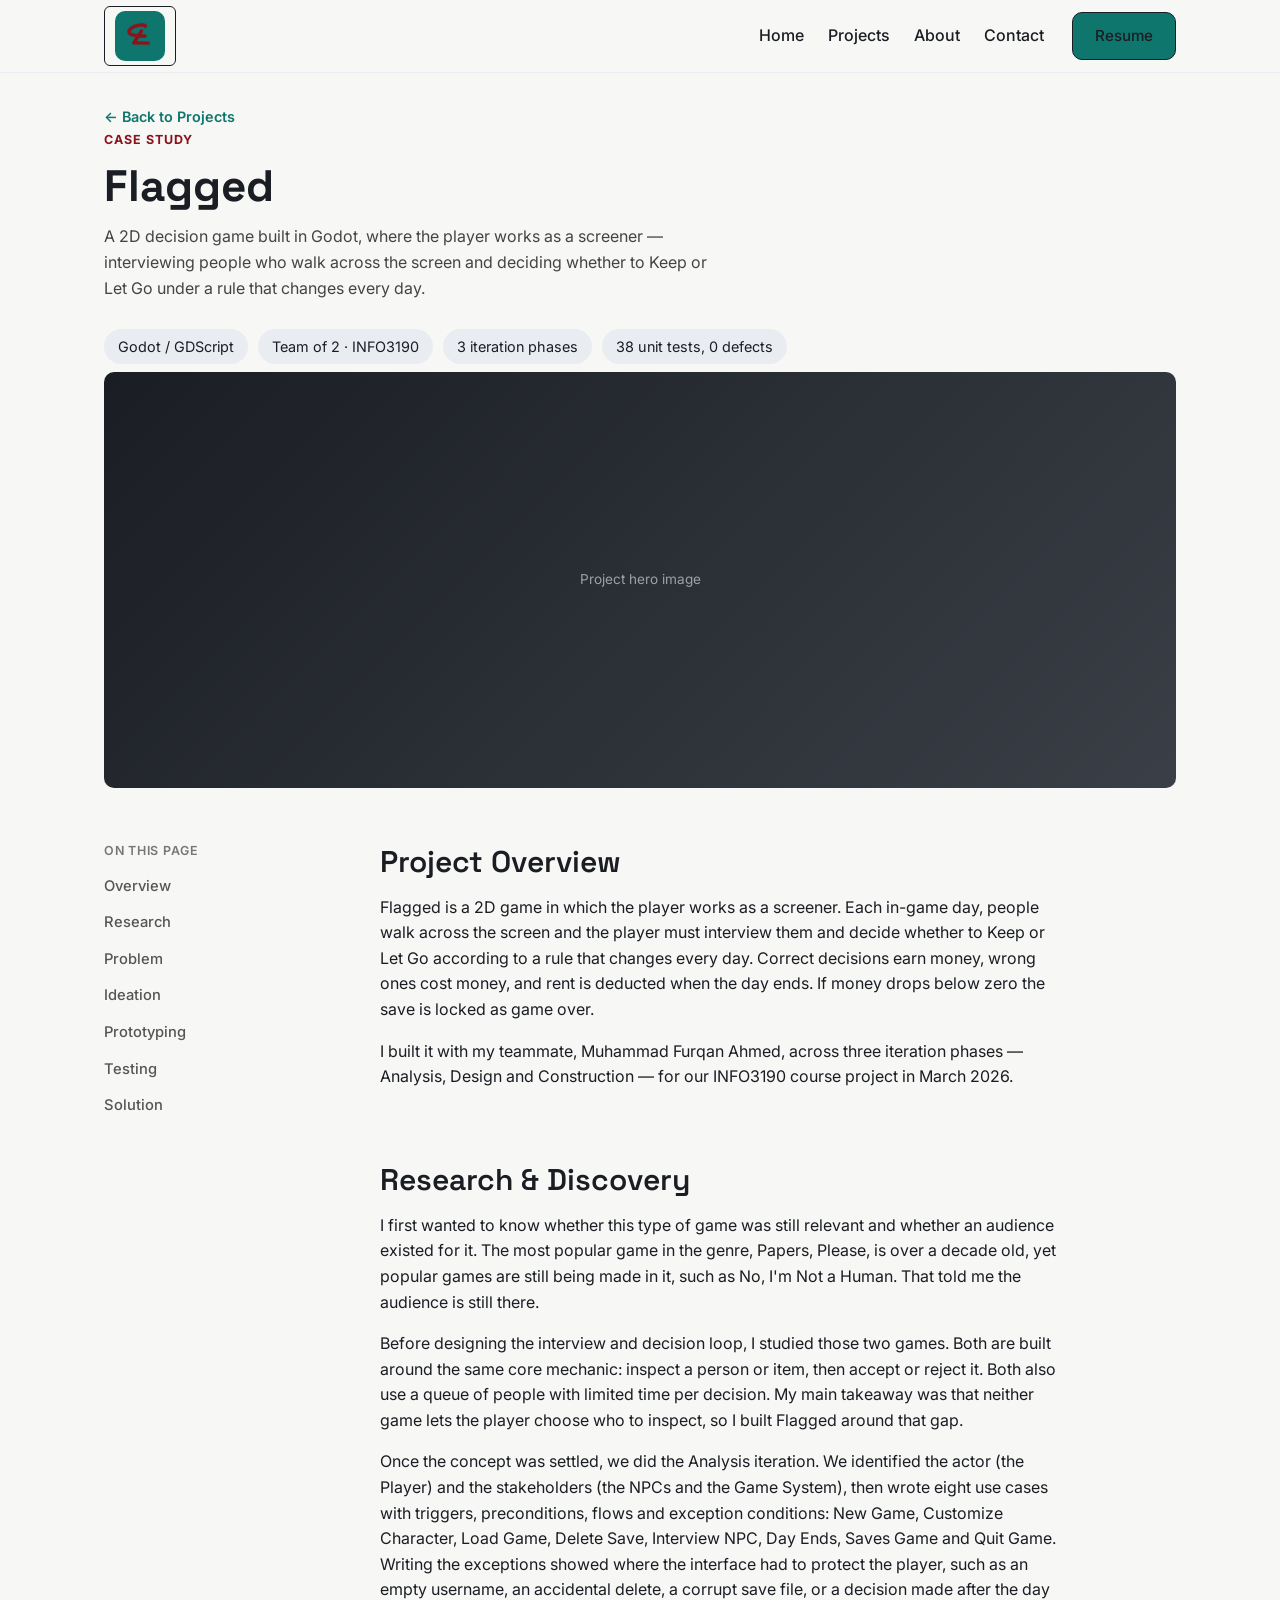
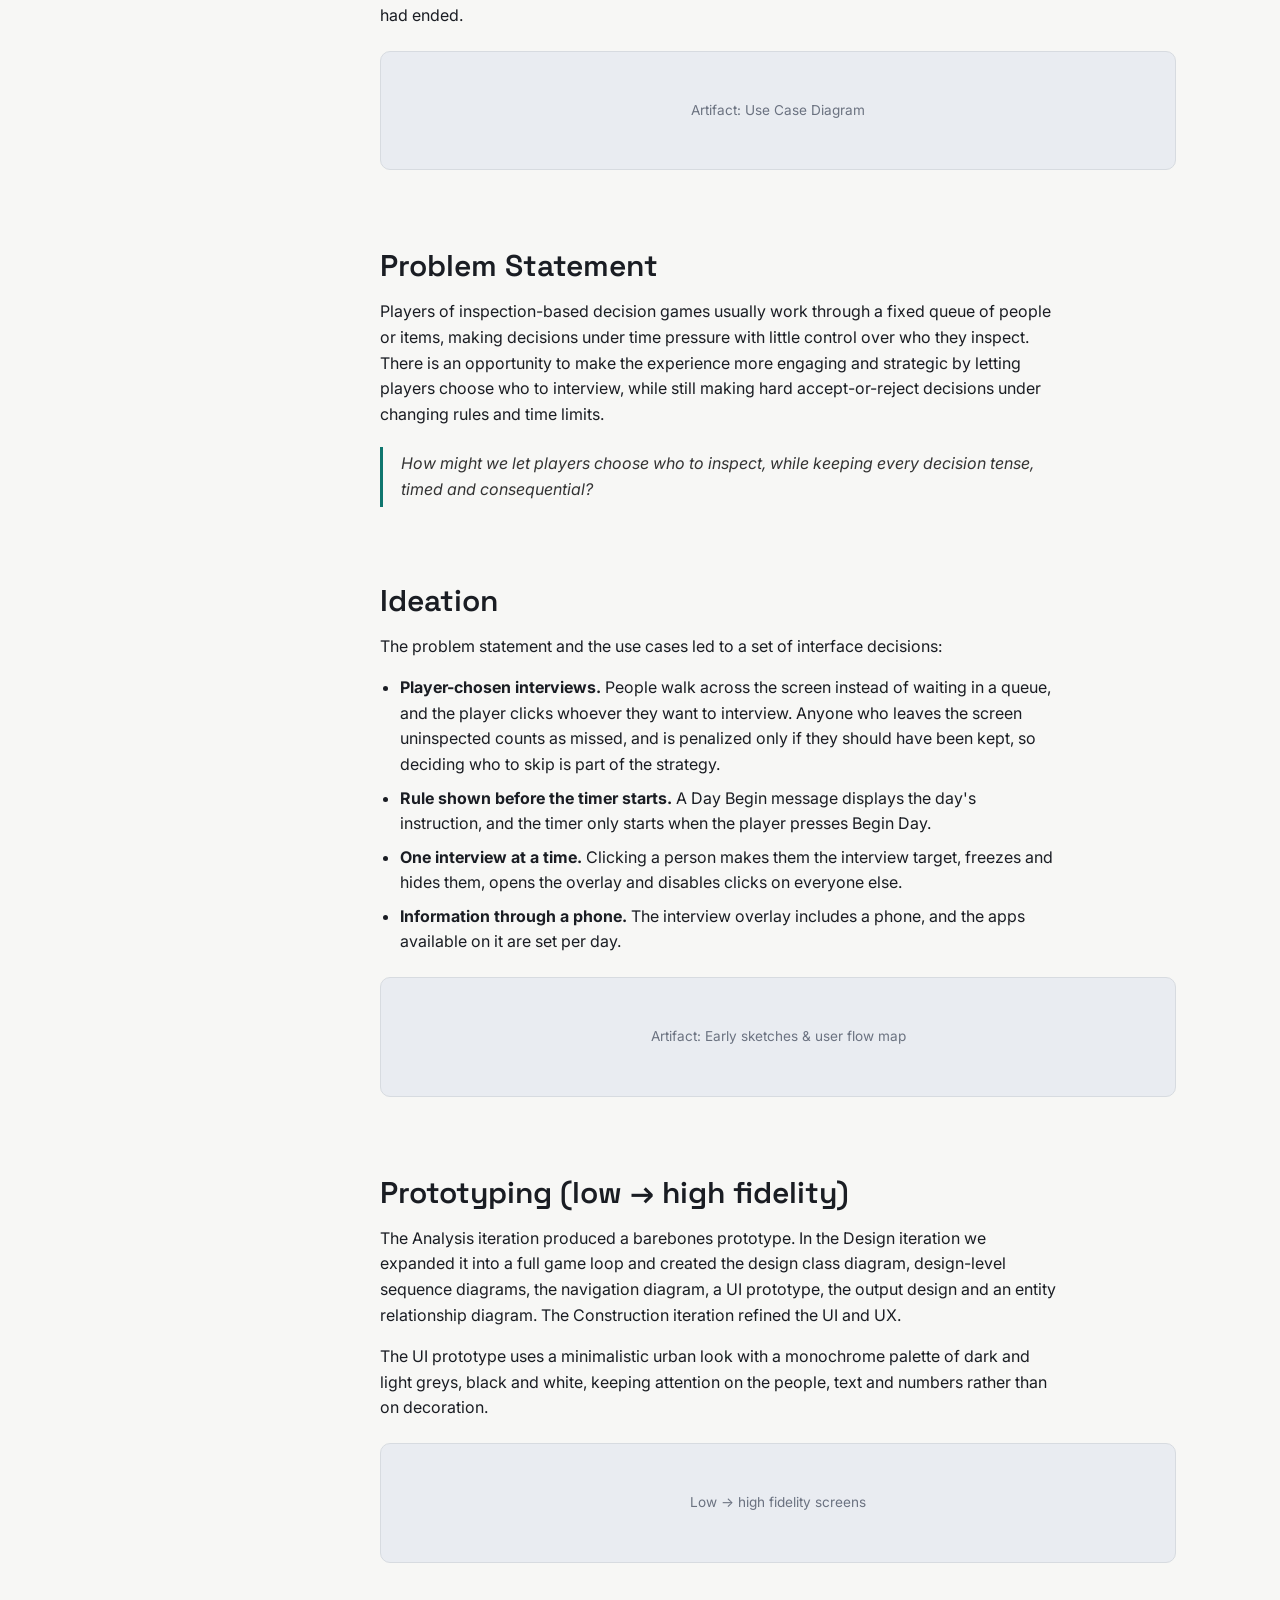
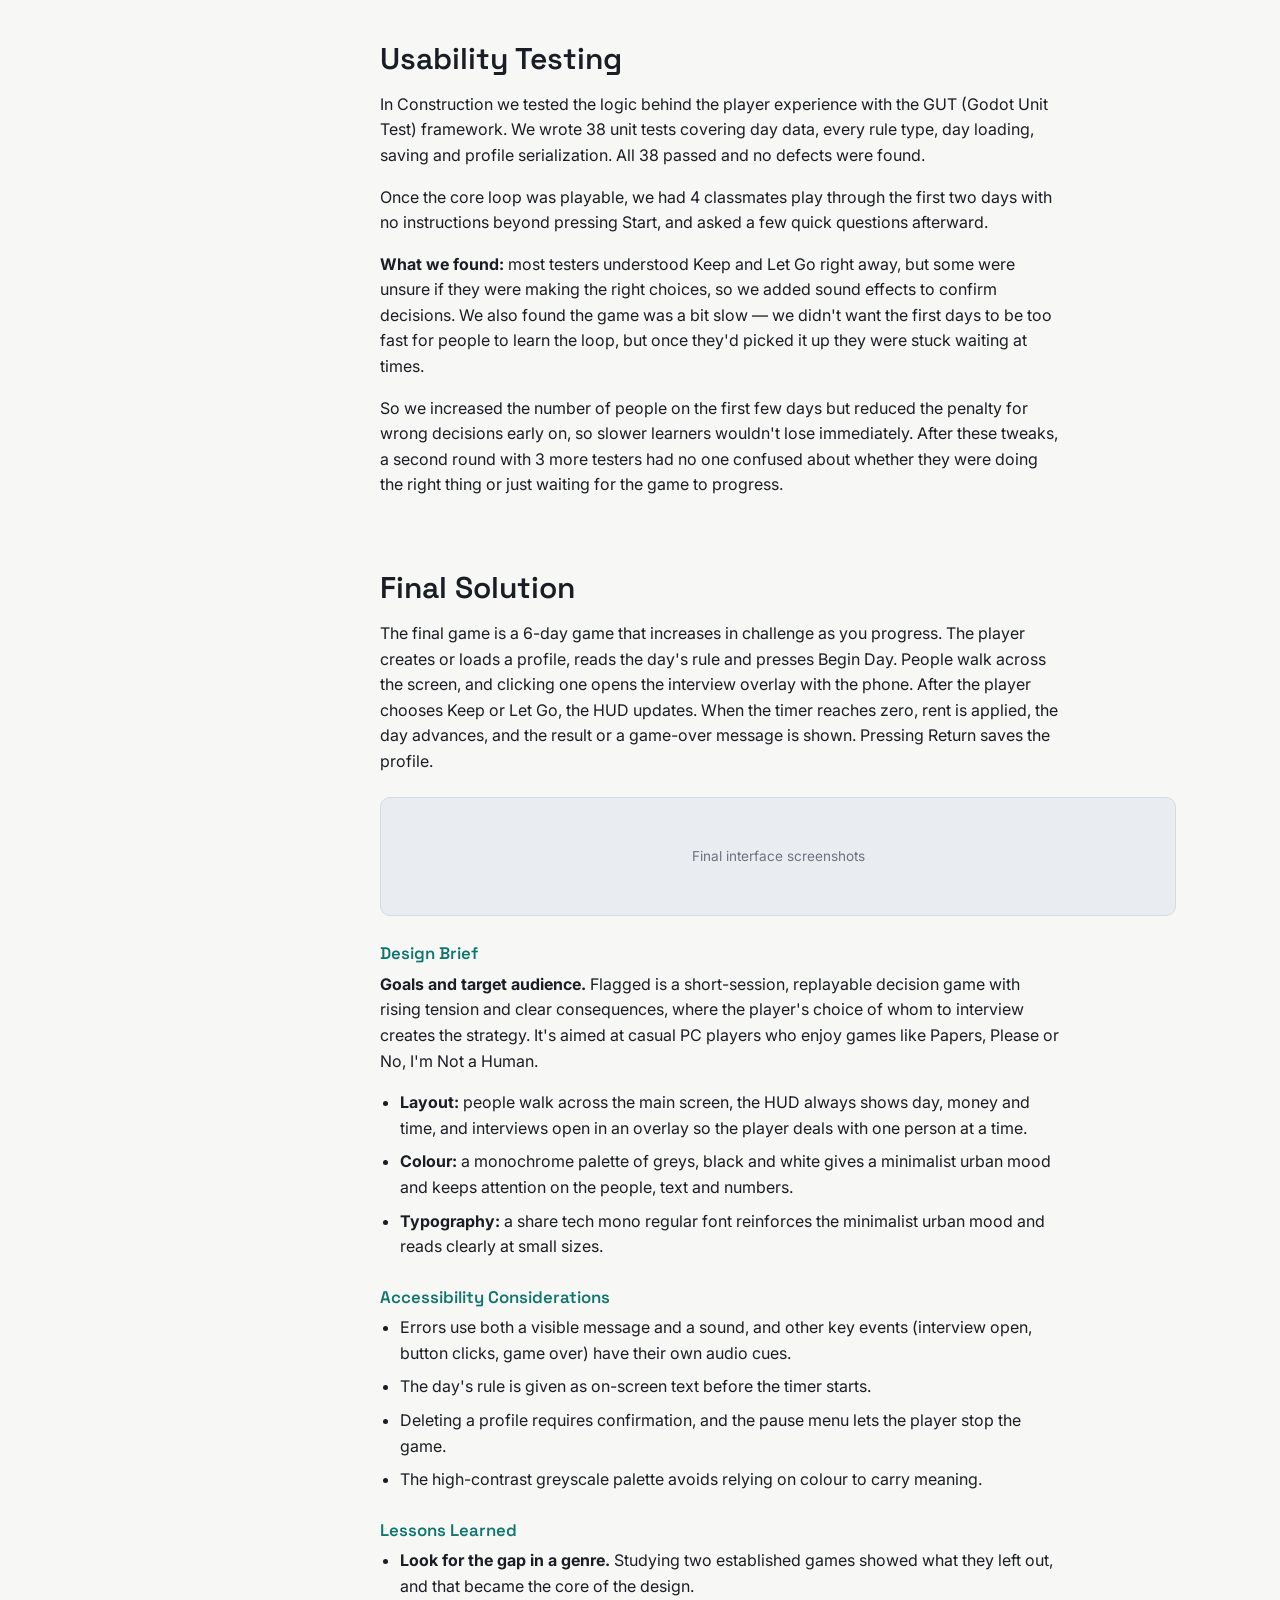
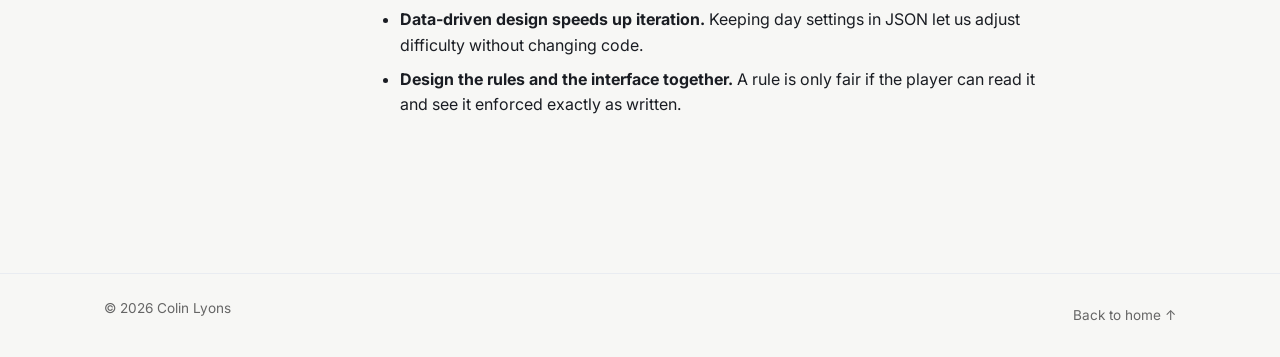
==== flagged.html @ c62be089 "Add files via upload" ====
<!DOCTYPE html>
<html lang="en">
<head>
  <meta charset="UTF-8">
  <meta name="viewport" content="width=device-width, initial-scale=1.0">

  <!-- SEO -->
  <title>Flagged | Case Study | Colin Lyons</title>
  <meta name="description" content="UX case study for Flagged, a 2D Godot decision game where the player interviews NPCs and decides who to keep under changing daily rules.">
  <meta name="keywords" content="Colin Lyons, Flagged, Godot, game design, UX case study, GDScript">
  <meta name="author" content="Colin Lyons">
  <link rel="canonical" href="https://qcarter22.github.io/flagged.html">

  <!-- Open Graph / social preview -->
  <meta property="og:type" content="article">
  <meta property="og:title" content="Flagged | Case Study | Colin Lyons">
  <meta property="og:description" content="A 2D Godot game where you interview NPCs and decide who to keep under changing daily rules.">
  <meta property="og:url" content="https://qcarter22.github.io/flagged.html">
  <meta property="og:image" content="assets/og-image.jpg">

  <link rel="icon" href="data:,">
  <link rel="preconnect" href="https://fonts.googleapis.com">
  <link rel="preconnect" href="https://fonts.gstatic.com" crossorigin>
  <link href="https://fonts.googleapis.com/css2?family=Space+Grotesk:wght@500;600;700&family=Inter:wght@400;500;600&display=swap" rel="stylesheet">

  <link rel="stylesheet" href="styles.css">
</head>
<body>

  <a class="skip-link" href="#main">Skip to content</a>

  <header class="site-header">
    <div class="wrap header-inner">
      <a href="index.html#top" class="logo" aria-label="Colin Lyons, back to top"><img src="assets/CLLogo.png" style="width: 50px;"></a>

      <button class="nav-toggle" id="navToggle" aria-expanded="false" aria-controls="primaryNav" aria-label="Toggle navigation menu">
        <span></span><span></span><span></span>
      </button>

      <nav class="primary-nav" id="primaryNav">
        <ul>
          <li><a href="index.html#top">Home</a></li>
          <li><a href="index.html#projects">Projects</a></li>
          <li><a href="index.html#about">About</a></li>
          <li><a href="index.html#contact">Contact</a></li>
        </ul>
        <a class="btn btn-outline nav-resume" href="assets/Colin-Lyons-Resume.pdf" download>Resume</a>
      </nav>
    </div>
  </header>

  <main id="main">

    <!-- Case hero -->
    <section class="hero case-hero">
      <div class="wrap">
        <a class="case-back" href="index.html#projects">&larr; Back to Projects</a>
        <p class="case-eyebrow">Case Study</p>
        <h1>Flagged</h1>
        <p class="case-hero-sub">A 2D decision game built in Godot, where the player works as a screener &mdash; interviewing people who walk across the screen and deciding whether to Keep or Let Go under a rule that changes every day.</p>

        <div class="case-pillstats">
          <span class="chip">Godot / GDScript</span>
          <span class="chip">Team of 2 &middot; INFO3190</span>
          <span class="chip">3 iteration phases</span>
          <span class="chip">38 unit tests, 0 defects</span>
        </div>

        <div class="case-hero-image" aria-hidden="true">
          <!-- Replace with a gameplay screenshot, e.g. assets/flagged-hero.png -->
          Project hero image
        </div>
      </div>
    </section>

    <!-- Case body: TOC + content -->
    <div class="wrap case-body">

      <aside class="case-toc" aria-label="On this page">
        <h2>On this page</h2>
        <ul>
          <li><a href="#overview">Overview</a></li>
          <li><a href="#research">Research</a></li>
          <li><a href="#problem">Problem</a></li>
          <li><a href="#ideation">Ideation</a></li>
          <li><a href="#prototyping">Prototyping</a></li>
          <li><a href="#testing">Testing</a></li>
          <li><a href="#solution">Solution</a></li>
        </ul>
      </aside>

      <div class="case-content">

        <section id="overview">
          <h2>Project Overview</h2>
          <p>Flagged is a 2D game in which the player works as a screener. Each in-game day, people walk across the screen and the player must interview them and decide whether to Keep or Let Go according to a rule that changes every day. Correct decisions earn money, wrong ones cost money, and rent is deducted when the day ends. If money drops below zero the save is locked as game over.</p>
          <p>I built it with my teammate, Muhammad Furqan Ahmed, across three iteration phases &mdash; Analysis, Design and Construction &mdash; for our INFO3190 course project in March 2026.</p>
        </section>

        <section id="research">
          <h2>Research &amp; Discovery</h2>
          <p>I first wanted to know whether this type of game was still relevant and whether an audience existed for it. The most popular game in the genre, Papers, Please, is over a decade old, yet popular games are still being made in it, such as No, I'm Not a Human. That told me the audience is still there.</p>
          <p>Before designing the interview and decision loop, I studied those two games. Both are built around the same core mechanic: inspect a person or item, then accept or reject it. Both also use a queue of people with limited time per decision. My main takeaway was that neither game lets the player choose who to inspect, so I built Flagged around that gap.</p>
          <p>Once the concept was settled, we did the Analysis iteration. We identified the actor (the Player) and the stakeholders (the NPCs and the Game System), then wrote eight use cases with triggers, preconditions, flows and exception conditions: New Game, Customize Character, Load Game, Delete Save, Interview NPC, Day Ends, Saves Game and Quit Game. Writing the exceptions showed where the interface had to protect the player, such as an empty username, an accidental delete, a corrupt save file, or a decision made after the day had ended.</p>
          <div class="case-figure">Artifact: Use Case Diagram</div>
        </section>

        <section id="problem">
          <h2>Problem Statement</h2>
          <p>Players of inspection-based decision games usually work through a fixed queue of people or items, making decisions under time pressure with little control over who they inspect. There is an opportunity to make the experience more engaging and strategic by letting players choose who to interview, while still making hard accept-or-reject decisions under changing rules and time limits.</p>
          <p class="case-quote">How might we let players choose who to inspect, while keeping every decision tense, timed and consequential?</p>
        </section>

        <section id="ideation">
          <h2>Ideation</h2>
          <p>The problem statement and the use cases led to a set of interface decisions:</p>
          <ul class="bullet-list">
            <li><strong>Player-chosen interviews.</strong> People walk across the screen instead of waiting in a queue, and the player clicks whoever they want to interview. Anyone who leaves the screen uninspected counts as missed, and is penalized only if they should have been kept, so deciding who to skip is part of the strategy.</li>
            <li><strong>Rule shown before the timer starts.</strong> A Day Begin message displays the day's instruction, and the timer only starts when the player presses Begin Day.</li>
            <li><strong>One interview at a time.</strong> Clicking a person makes them the interview target, freezes and hides them, opens the overlay and disables clicks on everyone else.</li>
            <li><strong>Information through a phone.</strong> The interview overlay includes a phone, and the apps available on it are set per day.</li>
          </ul>
          <div class="case-figure">Artifact: Early sketches &amp; user flow map</div>
        </section>

        <section id="prototyping">
          <h2>Prototyping (low &rarr; high fidelity)</h2>
          <p>The Analysis iteration produced a barebones prototype. In the Design iteration we expanded it into a full game loop and created the design class diagram, design-level sequence diagrams, the navigation diagram, a UI prototype, the output design and an entity relationship diagram. The Construction iteration refined the UI and UX.</p>
          <p>The UI prototype uses a minimalistic urban look with a monochrome palette of dark and light greys, black and white, keeping attention on the people, text and numbers rather than on decoration.</p>
          <div class="case-figure">Low &rarr; high fidelity screens</div>
        </section>

        <section id="testing">
          <h2>Usability Testing</h2>
          <p>In Construction we tested the logic behind the player experience with the GUT (Godot Unit Test) framework. We wrote 38 unit tests covering day data, every rule type, day loading, saving and profile serialization. All 38 passed and no defects were found.</p>
          <p>Once the core loop was playable, we had 4 classmates play through the first two days with no instructions beyond pressing Start, and asked a few quick questions afterward.</p>
          <p><strong>What we found:</strong> most testers understood Keep and Let Go right away, but some were unsure if they were making the right choices, so we added sound effects to confirm decisions. We also found the game was a bit slow &mdash; we didn't want the first days to be too fast for people to learn the loop, but once they'd picked it up they were stuck waiting at times.</p>
          <p>So we increased the number of people on the first few days but reduced the penalty for wrong decisions early on, so slower learners wouldn't lose immediately. After these tweaks, a second round with 3 more testers had no one confused about whether they were doing the right thing or just waiting for the game to progress.</p>
        </section>

        <section id="solution">
          <h2>Final Solution</h2>
          <p>The final game is a 6-day game that increases in challenge as you progress. The player creates or loads a profile, reads the day's rule and presses Begin Day. People walk across the screen, and clicking one opens the interview overlay with the phone. After the player chooses Keep or Let Go, the HUD updates. When the timer reaches zero, rent is applied, the day advances, and the result or a game-over message is shown. Pressing Return saves the profile.</p>
          <div class="case-figure">Final interface screenshots</div>

          <h3>Design Brief</h3>
          <p><strong>Goals and target audience.</strong> Flagged is a short-session, replayable decision game with rising tension and clear consequences, where the player's choice of whom to interview creates the strategy. It's aimed at casual PC players who enjoy games like Papers, Please or No, I'm Not a Human.</p>
          <ul class="bullet-list">
            <li><strong>Layout:</strong> people walk across the main screen, the HUD always shows day, money and time, and interviews open in an overlay so the player deals with one person at a time.</li>
            <li><strong>Colour:</strong> a monochrome palette of greys, black and white gives a minimalist urban mood and keeps attention on the people, text and numbers.</li>
            <li><strong>Typography:</strong> a share tech mono regular font reinforces the minimalist urban mood and reads clearly at small sizes.</li>
          </ul>

          <h3>Accessibility Considerations</h3>
          <ul class="bullet-list">
            <li>Errors use both a visible message and a sound, and other key events (interview open, button clicks, game over) have their own audio cues.</li>
            <li>The day's rule is given as on-screen text before the timer starts.</li>
            <li>Deleting a profile requires confirmation, and the pause menu lets the player stop the game.</li>
            <li>The high-contrast greyscale palette avoids relying on colour to carry meaning.</li>
          </ul>

          <h3>Lessons Learned</h3>
          <ul class="bullet-list">
            <li><strong>Look for the gap in a genre.</strong> Studying two established games showed what they left out, and that became the core of the design.</li>
            <li><strong>Data-driven design speeds up iteration.</strong> Keeping day settings in JSON let us adjust difficulty without changing code.</li>
            <li><strong>Design the rules and the interface together.</strong> A rule is only fair if the player can read it and see it enforced exactly as written.</li>
          </ul>
        </section>

      </div>
    </div>

  </main>

  <footer class="site-footer">
    <div class="wrap footer-inner">
      <p>&copy; <span id="year"></span> Colin Lyons</p>
      <a href="index.html#top">Back to home &uarr;</a>
    </div>
  </footer>

  <script src="script.js"></script>
  <script>
    // Highlight the active TOC link based on scroll position
    const sections = document.querySelectorAll('.case-content section[id]');
    const tocLinks = document.querySelectorAll('.case-toc a');
    if (sections.length && tocLinks.length) {
      const observer = new IntersectionObserver((entries) => {
        entries.forEach((entry) => {
          if (entry.isIntersecting) {
            tocLinks.forEach((link) => link.classList.remove('is-active'));
            const active = document.querySelector('.case-toc a[href="#' + entry.target.id + '"]');
            if (active) active.classList.add('is-active');
          }
        });
      }, { rootMargin: '-40% 0px -50% 0px' });
      sections.forEach((section) => observer.observe(section));
    }
  </script>
</body>
</html>
---- styles.css ----
/* =========================================
   Design tokens (from Project Plan / Colour Scheme)
   ========================================= */
:root {
  --bg: #F7F7F5;
  --surface: #E9ECF1;
  --text: #1A1D23;
  --primary: #0F766E;
  --primary-dark: #0B5B54;
  --accent: #8C121B;

  --font-heading: 'Space Grotesk', system-ui, sans-serif;
  --font-body: 'Inter', system-ui, sans-serif;

  --max-width: 1120px;
  --radius: 10px;
  --transition: 150ms ease;
}

/* =========================================
   Reset / base
   ========================================= */
*, *::before, *::after { box-sizing: border-box; }

html { scroll-behavior: smooth; }

body {
  margin: 0;
  background: var(--bg);
  color: var(--text);
  font-family: var(--font-body);
  font-size: 16px;
  line-height: 1.6;
  -webkit-font-smoothing: antialiased;
}

img { max-width: 100%; display: block; border-radius: 10px; }

h1, h2, h3 {
  font-family: var(--font-heading);
  font-weight: 600;
  line-height: 1.2;
  margin: 0 0 0.5em;
}

h1 { font-size: clamp(2rem, 4vw, 2.75rem); font-weight: 700; }
h2 { font-size: clamp(1.5rem, 3vw, 1.875rem); }
h3 { font-size: 1.05rem; }

p { margin: 0 0 1em; max-width: 65ch; }

a { color: var(--primary); text-decoration: none; }
a:hover { text-decoration: underline; }

ul { list-style: none; margin: 0; padding: 0; }

.wrap {
  max-width: var(--max-width);
  margin: 0 auto;
  padding: 0 24px;
}

section { padding: 64px 0; border-top: 1px solid var(--surface); }
.hero { border-top: none; }

/* Visible keyboard focus */
a:focus-visible,
button:focus-visible {
  outline: 2px solid var(--primary);
  outline-offset: 2px;
}

.skip-link {
  position: absolute;
  left: -999px;
  top: 0;
  background: var(--primary);
  color: #fff;
  padding: 10px 16px;
  z-index: 100;
}
.skip-link:focus { left: 12px; top: 12px; }

@media (prefers-reduced-motion: reduce) {
  html { scroll-behavior: auto; }
  * { transition: none !important; }
}

/* =========================================
   Buttons
   ========================================= */
.btn {
  display: inline-block;
  font-family: var(--font-body);
  font-weight: 600;
  font-size: 0.95rem;
  padding: 11px 22px;
  border-radius: var(--radius);
  border: 1.5px solid transparent;
  transition: background var(--transition), color var(--transition), border-color var(--transition);
}
.btn:hover { text-decoration: none; }

.btn-primary {
  background: #E9ECF1;
}
.btn-primary:hover { background: var(--primary-dark); }

.btn-outline {
  background: #0F766E;
  border-color: var(--text);
  color: var(--text);
}
.btn-outline:hover { border-color: var(--primary); color: var(--primary); }

/* =========================================
   Header / Nav
   ========================================= */
.site-header {
  position: sticky;
  top: 0;
  z-index: 50;
  background: var(--bg);
  border-bottom: 1px solid var(--surface);
}

.header-inner {
  display: flex;
  align-items: center;
  justify-content: space-between;
  height: 72px;
}

.logo {
  font-family: var(--font-heading);
  font-weight: 700;
  font-size: 1.1rem;
  border: 1.5px solid var(--text);
  border-radius: 6px;
  padding: 4px 10px;
  color: var(--text);
}
.logo:hover { text-decoration: none; border-color: var(--primary); color: var(--primary); }

.primary-nav {
  display: flex;
  align-items: center;
  gap: 28px;
}

.primary-nav ul {
  display: flex;
  gap: 24px;
}

.primary-nav a { color: var(--text); font-weight: 500; }
.primary-nav a:hover { color: var(--primary); text-decoration: none; }

.nav-toggle {
  display: none;
  background: none;
  border: none;
  cursor: pointer;
  width: 40px;
  height: 40px;
  padding: 8px;
}
.nav-toggle span {
  display: block;
  width: 100%;
  height: 2px;
  background: var(--text);
  margin: 5px 0;
  transition: transform var(--transition), opacity var(--transition);
}

/* =========================================
   Hero
   ========================================= */
.hero-inner {
  display: grid;
  grid-template-columns: 1.1fr 0.9fr;
  gap: 48px;
  align-items: center;
  padding: 72px 0;
}

.hero-sub {
  color: #444;
  font-size: 1.05rem;
  max-width: 46ch;
}

.hero-actions {
  display: flex;
  gap: 14px;
  margin-top: 8px;
  flex-wrap: wrap;
}

.photo-placeholder {
  aspect-ratio: 4 / 5;
  width: 100%;
  border-radius: var(--radius);
  background:
    linear-gradient(135deg, transparent calc(50% - 1px), var(--text) 50%, transparent calc(50% + 1px)),
    var(--surface);
  border: 1px solid #d7dbe0;
  display: flex;
  align-items: center;
  justify-content: center;
  color: #6b7280;
  font-size: 0.85rem;
}

.photo-placeholder--square { aspect-ratio: 1 / 1; }

/* =========================================
   Skills
   ========================================= */
.skill-group { margin-bottom: 20px; }
.skill-group h3 { color: #555; font-weight: 500; margin-bottom: 10px; }

.chip-list {
  display: flex;
  flex-wrap: wrap;
  gap: 8px;
}

.chip {
  background: var(--surface);
  border-radius: 999px;
  padding: 6px 14px;
  font-size: 0.9rem;
}

/* =========================================
   Projects
   ========================================= */
.project-grid {
  display: grid;
  grid-template-columns: repeat(auto-fit, minmax(260px, 1fr));
  gap: 24px;
  margin-top: 24px;
}

.project-card {
  background: #E9ECF1;
  border: 1px solid var(--surface);
  border-radius: var(--radius);
  padding: 16px;
  display: flex;
  flex-direction: column;
}

.project-thumb {
  aspect-ratio: 16 / 9;
  border-radius: 6px;
  margin-bottom: 14px;
  background-size: cover;
  background-position: center;
}

.project-thumb--flagged { background: linear-gradient(135deg, #1a1d23, #3a3f47); }
.project-thumb--meditrack { background: linear-gradient(135deg, #dfe7ea, #c7d6da); }
.project-thumb--icc { background: linear-gradient(135deg, #0f766e, #0b5b54); }

.project-card h3 {
  display: flex;
  align-items: center;
  gap: 8px;
  flex-wrap: wrap;
}

.tag {
  font-family: var(--font-body);
  font-weight: 500;
  font-size: 0.7rem;
  color: var(--primary);
  border: 1px solid var(--primary);
  border-radius: 999px;
  padding: 2px 9px;
}

.project-card p { font-size: 0.92rem; color: #444; flex-grow: 1; }

.details-link { font-weight: 600; }

/* =========================================
   About + Contact
   ========================================= */
.about-contact-inner {
  display: grid;
  grid-template-columns: 2fr 1fr;
  gap: 48px;
}

.about-body {
  display: grid;
  grid-template-columns: 220px 1fr;
  gap: 28px;
  align-items: start;
}

.about-text p { font-size: 0.95rem; }

.contact { border-left: 1px solid var(--surface); padding-left: 40px; }

.contact-list { display: flex; flex-direction: column; gap: 10px; }

.contact-list a {
  display: block;
  background: #E9ECF1;
  border: 1px solid var(--surface);
  border-radius: var(--radius);
  padding: 10px 14px;
  color: var(--text);
  font-size: 0.92rem;
}
.contact-list a:hover {
  border-color: var(--accent);
  color: var(--accent);
  text-decoration: none;
}

/* =========================================
   Footer
   ========================================= */
.site-footer { border-top: 1px solid var(--surface); }
.footer-inner {
  padding: 24px;
  display: flex;
  justify-content: space-between;
  align-items: center;
  font-size: 0.85rem;
  color: #666;
}
.footer-inner a { color: #666; }

/* =========================================
   Responsive
   ========================================= */
@media (max-width: 860px) {
  .hero-inner { grid-template-columns: 1fr; padding: 40px 0; }
  .hero-media { order: -1; max-width: 260px; }

  .about-contact-inner { grid-template-columns: 1fr; }
  .contact { border-left: none; padding-left: 0; border-top: 1px solid var(--surface); padding-top: 32px; }

  .about-body { grid-template-columns: 140px 1fr; }
}

@media (max-width: 640px) {
  .nav-toggle { display: block; }

  .primary-nav {
    position: absolute;
    top: 72px;
    left: 0;
    right: 0;
    background: var(--bg);
    border-bottom: 1px solid var(--surface);
    flex-direction: column;
    align-items: flex-start;
    padding: 20px 24px 28px;
    gap: 18px;
    display: none;
  }
  .primary-nav.is-open { display: flex; }
  .primary-nav ul { flex-direction: column; gap: 16px; }
  .nav-resume { align-self: flex-start; }

  .about-body { grid-template-columns: 1fr; }
  .photo-placeholder--square { max-width: 220px; }

  section { padding: 44px 0; }
}

/* =========================================
   Case Study page (flagged.html)
   ========================================= */
.case-back {
  display: inline-block;
  font-size: 0.9rem;
  font-weight: 600;
  margin-top: 24px;
}

.case-hero { padding-top: 8px; padding-bottom: 0; }

.case-eyebrow {
  text-transform: uppercase;
  letter-spacing: 0.08em;
  font-size: 0.78rem;
  font-weight: 700;
  color: var(--accent);
  margin-bottom: 10px;
}

.case-hero h1 { margin-bottom: 12px; }

.case-hero-sub {
  color: #444;
  max-width: 62ch;
  margin-bottom: 28px;
}

.case-hero-image {
  aspect-ratio: 16 / 6.2;
  width: 100%;
  border-radius: var(--radius);
  background: linear-gradient(135deg, #1a1d23, #3a3f47);
  display: flex;
  align-items: center;
  justify-content: center;
  color: rgba(255,255,255,0.55);
  font-size: 0.85rem;
  margin-bottom: 8px;
}

.case-body {
  display: grid;
  grid-template-columns: 220px 1fr;
  gap: 56px;
  align-items: start;
  padding-top: 48px;
  padding-bottom: 80px;
  border-top: none;
}

.case-toc { position: sticky; top: 96px; }

.case-toc h2 {
  font-family: var(--font-body);
  font-size: 0.78rem;
  text-transform: uppercase;
  letter-spacing: 0.06em;
  color: #777;
  margin-bottom: 14px;
}

.case-toc ul { display: flex; flex-direction: column; gap: 11px; }

.case-toc a {
  color: #555;
  font-size: 0.92rem;
  font-weight: 500;
}
.case-toc a:hover { color: var(--primary); text-decoration: none; }

.case-content section {
  padding: 0 0 56px;
  border-top: none;
  scroll-margin-top: 96px;
}
.case-content section:first-child { padding-top: 0; }

.case-content h2 { margin-top: 0; }
.case-content h3 {
  color: var(--primary);
  font-size: 1.05rem;
  margin-top: 1.6em;
}

.case-content p { max-width: 68ch; }

.case-content ul.bullet-list {
  list-style: disc;
  padding-left: 1.25em;
  margin-bottom: 1.2em;
  max-width: 68ch;
}
.case-content ul.bullet-list li { margin-bottom: 8px; }
.case-content ul.bullet-list strong { color: var(--text); }

.case-figure {
  background: var(--surface);
  border: 1px solid #d7dbe0;
  border-radius: var(--radius);
  padding: 48px 24px;
  text-align: center;
  color: #6b7280;
  font-size: 0.85rem;
  margin: 22px 0;
}

.case-quote {
  border-left: 3px solid var(--primary);
  padding: 4px 0 4px 18px;
  color: #333;
  font-style: italic;
  max-width: 60ch;
  margin: 20px 0;
}

.case-pillstats {
  display: flex;
  flex-wrap: wrap;
  gap: 10px;
  margin: 20px 0 8px;
}
.case-pillstats .chip { background: var(--surface); }

@media (max-width: 860px) {
  .case-body { grid-template-columns: 1fr; gap: 32px; }
  .case-toc {
    position: static;
    order: -1;
    border-bottom: 1px solid var(--surface);
    padding-bottom: 24px;
    margin-bottom: 8px;
  }
}
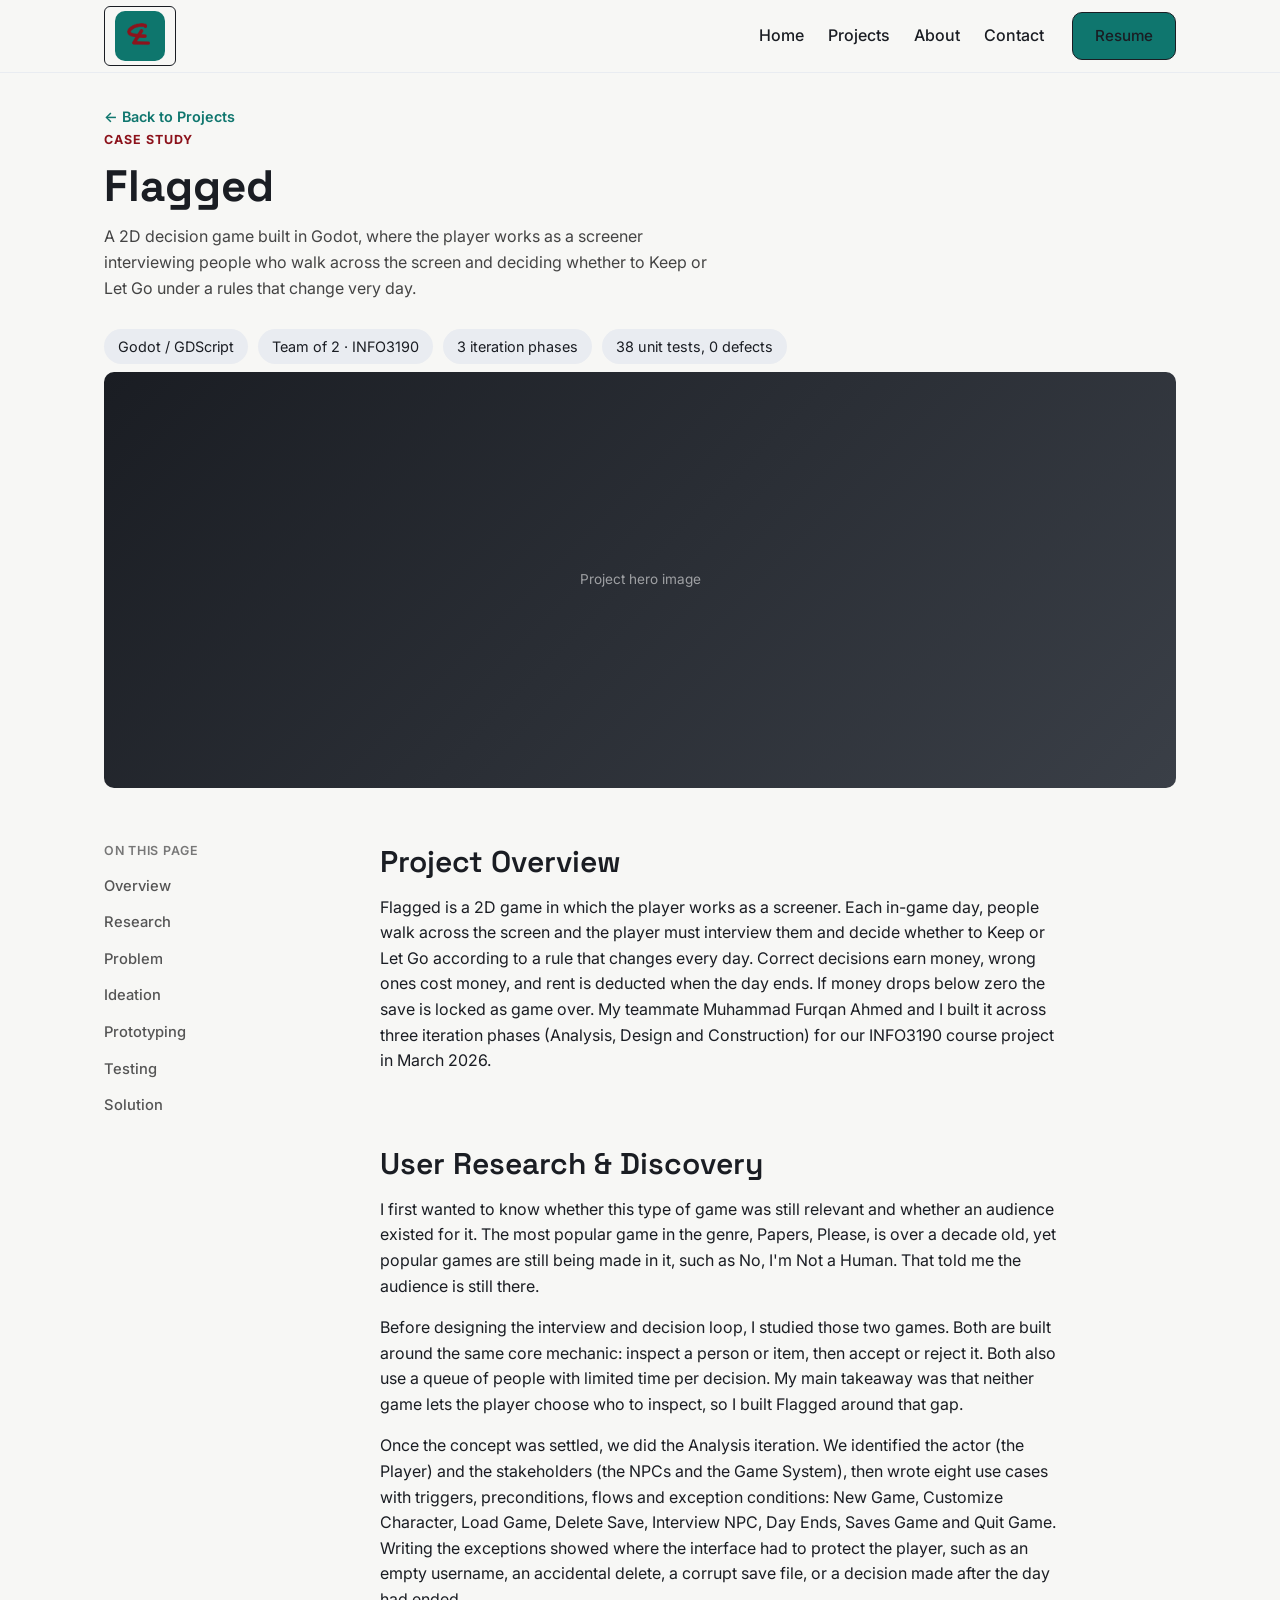
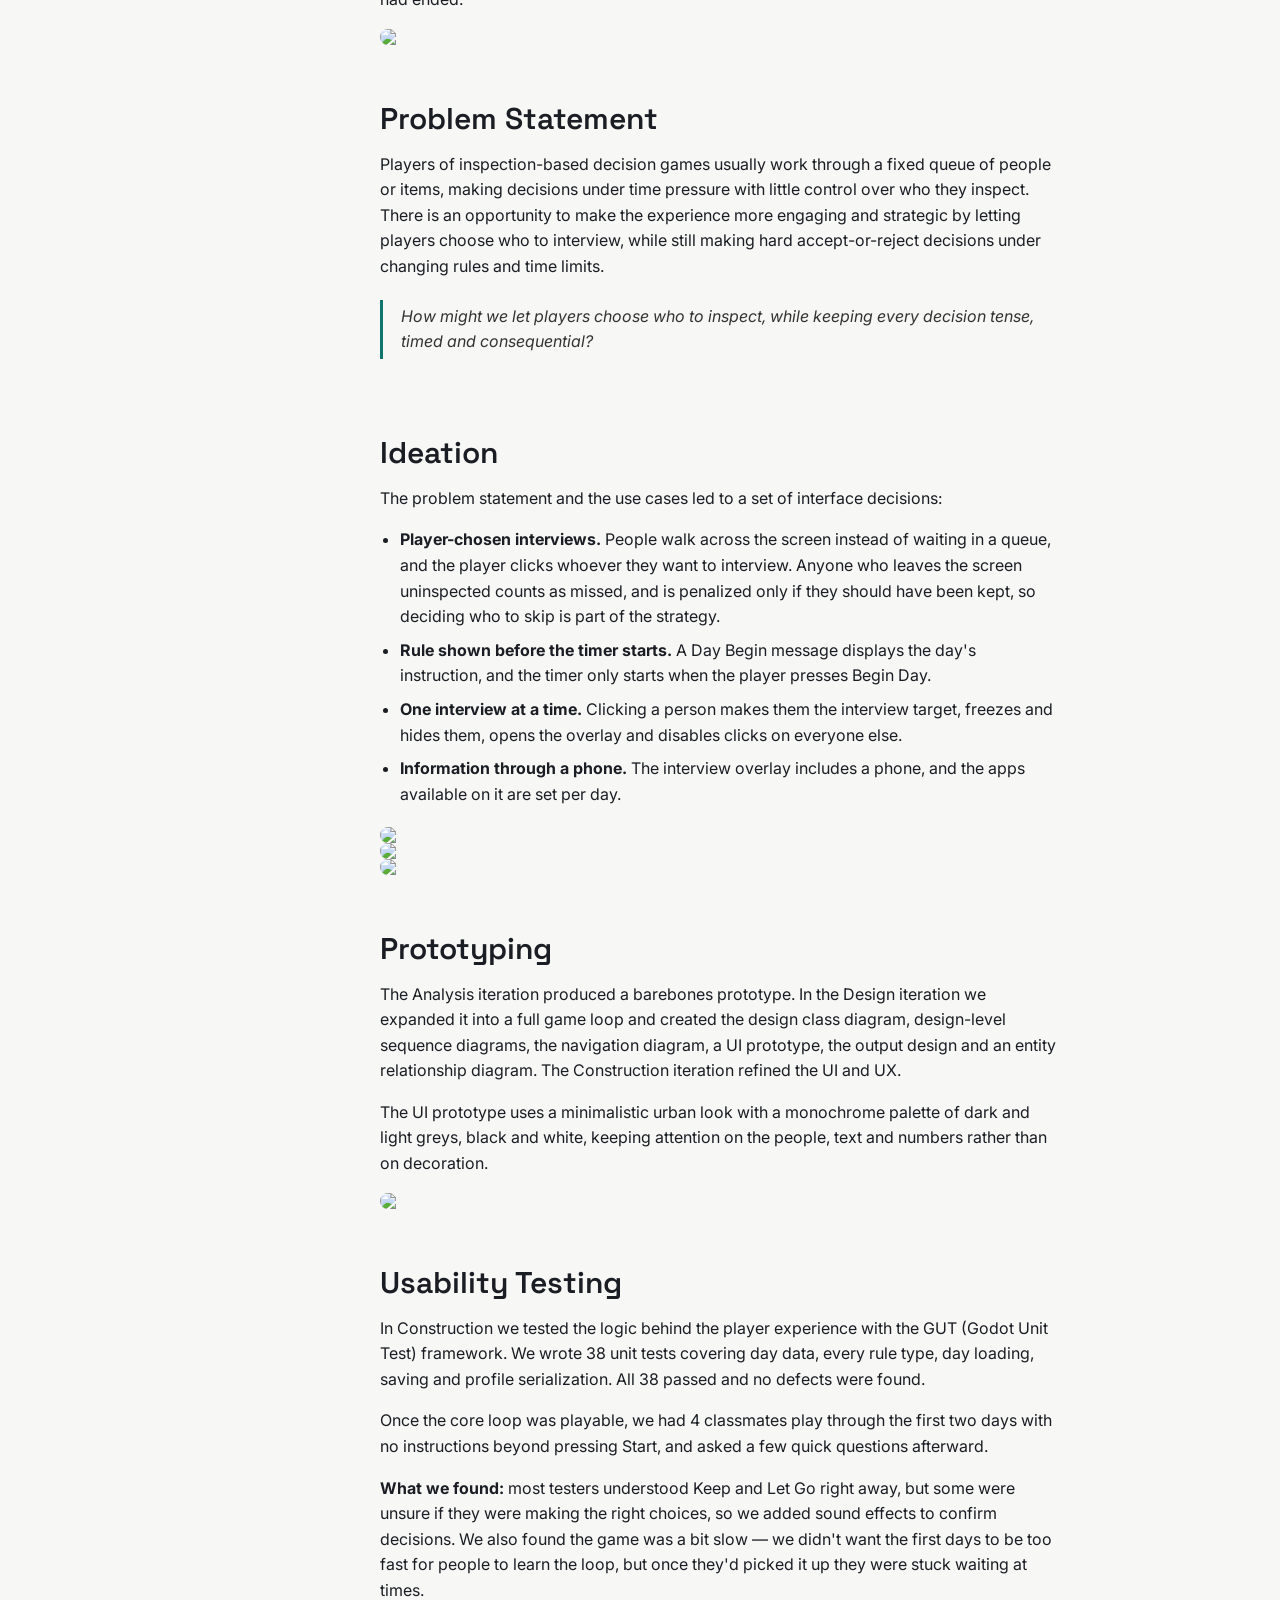
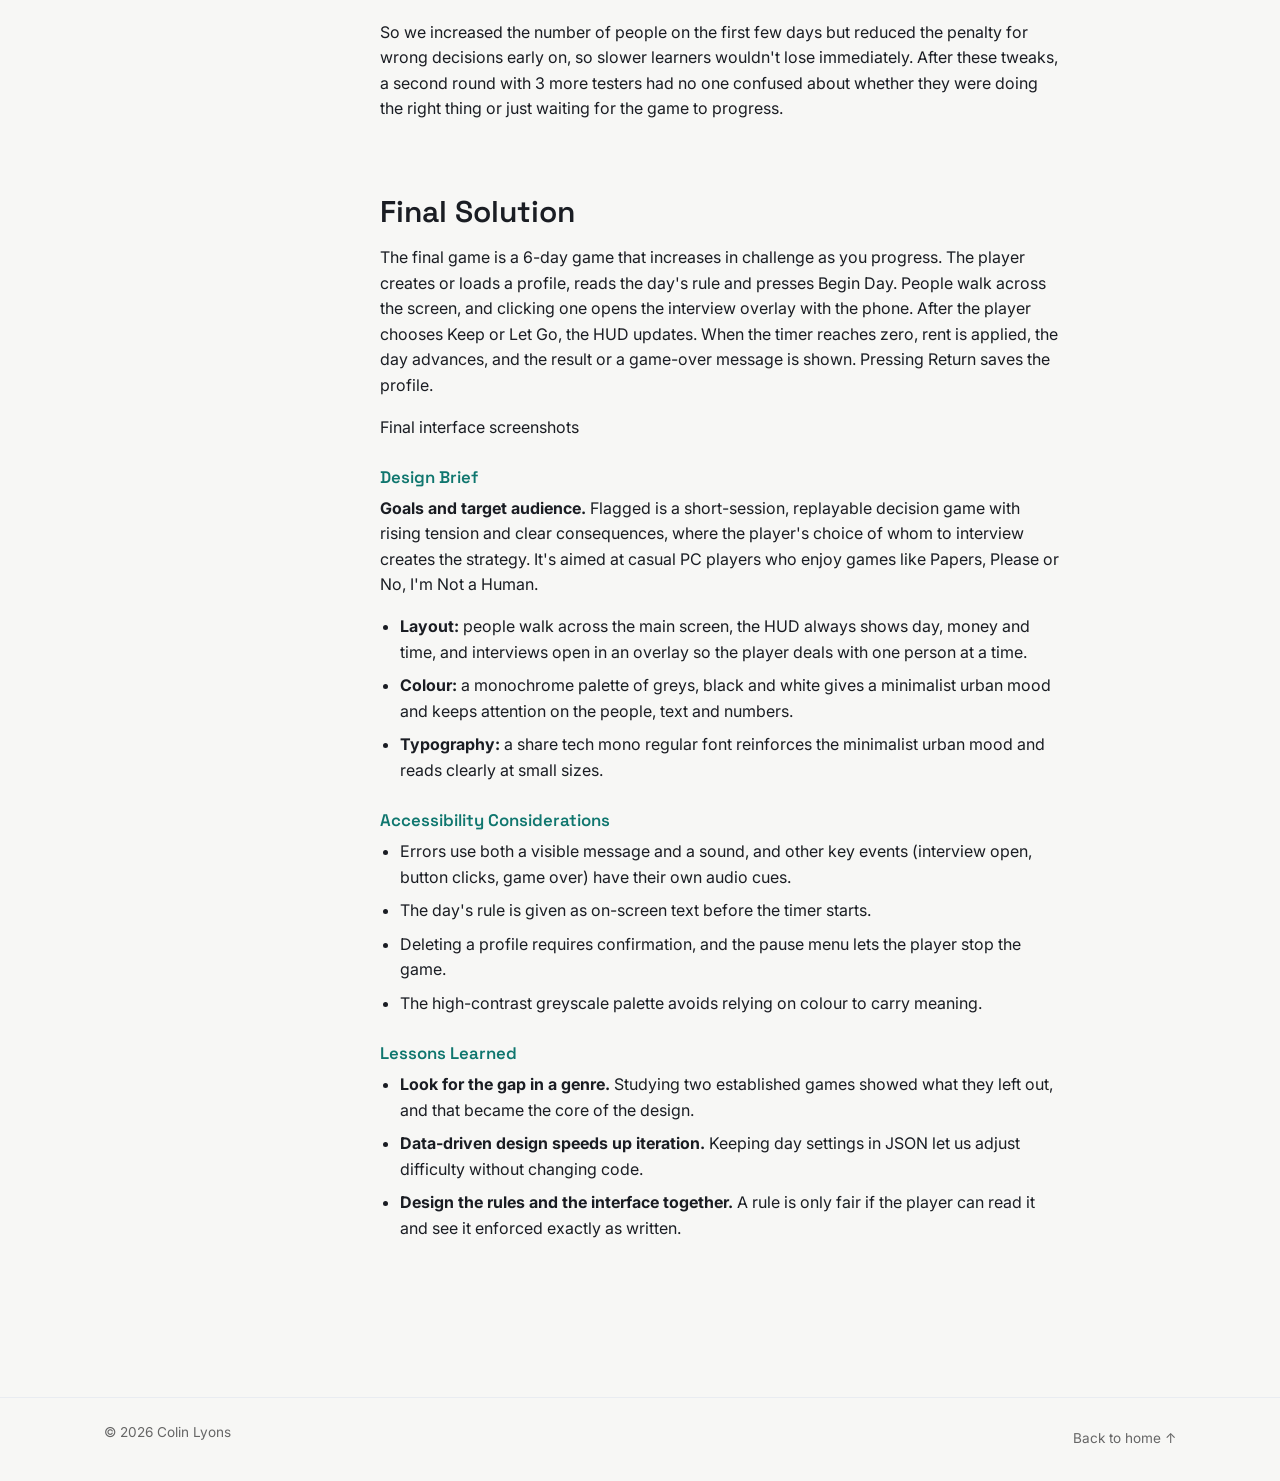
==== commit 2ac4817f: "Add files via upload" ====
--- a/flagged.html
+++ b/flagged.html
@@ -57,7 +57,7 @@
         <a class="case-back" href="index.html#projects">&larr; Back to Projects</a>
         <p class="case-eyebrow">Case Study</p>
         <h1>Flagged</h1>
-        <p class="case-hero-sub">A 2D decision game built in Godot, where the player works as a screener &mdash; interviewing people who walk across the screen and deciding whether to Keep or Let Go under a rule that changes every day.</p>
+        <p class="case-hero-sub">A 2D decision game built in Godot, where the player works as a screener interviewing people who walk across the screen and deciding whether to Keep or Let Go under a rules that change very day.</p>
 
         <div class="case-pillstats">
           <span class="chip">Godot / GDScript</span>
@@ -93,16 +93,15 @@
 
         <section id="overview">
           <h2>Project Overview</h2>
-          <p>Flagged is a 2D game in which the player works as a screener. Each in-game day, people walk across the screen and the player must interview them and decide whether to Keep or Let Go according to a rule that changes every day. Correct decisions earn money, wrong ones cost money, and rent is deducted when the day ends. If money drops below zero the save is locked as game over.</p>
-          <p>I built it with my teammate, Muhammad Furqan Ahmed, across three iteration phases &mdash; Analysis, Design and Construction &mdash; for our INFO3190 course project in March 2026.</p>
+          <p>Flagged is a 2D game in which the player works as a screener. Each in-game day, people walk across the screen and the player must interview them and decide whether to Keep or Let Go according to a rule that changes every day. Correct decisions earn money, wrong ones cost money, and rent is deducted when the day ends. If money drops below zero the save is locked as game over. My teammate Muhammad Furqan Ahmed and I built it across three iteration phases (Analysis, Design and Construction) for our INFO3190 course project in March 2026.</p>
         </section>
 
         <section id="research">
-          <h2>Research &amp; Discovery</h2>
+          <h2>User Research & Discovery</h2>
           <p>I first wanted to know whether this type of game was still relevant and whether an audience existed for it. The most popular game in the genre, Papers, Please, is over a decade old, yet popular games are still being made in it, such as No, I'm Not a Human. That told me the audience is still there.</p>
           <p>Before designing the interview and decision loop, I studied those two games. Both are built around the same core mechanic: inspect a person or item, then accept or reject it. Both also use a queue of people with limited time per decision. My main takeaway was that neither game lets the player choose who to inspect, so I built Flagged around that gap.</p>
           <p>Once the concept was settled, we did the Analysis iteration. We identified the actor (the Player) and the stakeholders (the NPCs and the Game System), then wrote eight use cases with triggers, preconditions, flows and exception conditions: New Game, Customize Character, Load Game, Delete Save, Interview NPC, Day Ends, Saves Game and Quit Game. Writing the exceptions showed where the interface had to protect the player, such as an empty username, an accidental delete, a corrupt save file, or a decision made after the day had ended.</p>
-          <div class="case-figure">Artifact: Use Case Diagram</div>
+          <div><img src="assets/UseCaseDiagram.png"></div>
         </section>
 
         <section id="problem">
@@ -120,14 +119,14 @@
             <li><strong>One interview at a time.</strong> Clicking a person makes them the interview target, freezes and hides them, opens the overlay and disables clicks on everyone else.</li>
             <li><strong>Information through a phone.</strong> The interview overlay includes a phone, and the apps available on it are set per day.</li>
           </ul>
-          <div class="case-figure">Artifact: Early sketches &amp; user flow map</div>
+          <div><img src="assets/EarlySC1.png"><img src="assets/EarlySC2.png"><img src="assets/NavigationDiagram.png"></div>
         </section>
 
         <section id="prototyping">
-          <h2>Prototyping (low &rarr; high fidelity)</h2>
+          <h2>Prototyping</h2>
           <p>The Analysis iteration produced a barebones prototype. In the Design iteration we expanded it into a full game loop and created the design class diagram, design-level sequence diagrams, the navigation diagram, a UI prototype, the output design and an entity relationship diagram. The Construction iteration refined the UI and UX.</p>
           <p>The UI prototype uses a minimalistic urban look with a monochrome palette of dark and light greys, black and white, keeping attention on the people, text and numbers rather than on decoration.</p>
-          <div class="case-figure">Low &rarr; high fidelity screens</div>
+          <div><img src="assets/HighSC1.png"></div>
         </section>
 
         <section id="testing">
@@ -141,7 +140,7 @@
         <section id="solution">
           <h2>Final Solution</h2>
           <p>The final game is a 6-day game that increases in challenge as you progress. The player creates or loads a profile, reads the day's rule and presses Begin Day. People walk across the screen, and clicking one opens the interview overlay with the phone. After the player chooses Keep or Let Go, the HUD updates. When the timer reaches zero, rent is applied, the day advances, and the result or a game-over message is shown. Pressing Return saves the profile.</p>
-          <div class="case-figure">Final interface screenshots</div>
+          <div>Final interface screenshots</div>
 
           <h3>Design Brief</h3>
           <p><strong>Goals and target audience.</strong> Flagged is a short-session, replayable decision game with rising tension and clear consequences, where the player's choice of whom to interview creates the strategy. It's aimed at casual PC players who enjoy games like Papers, Please or No, I'm Not a Human.</p>
